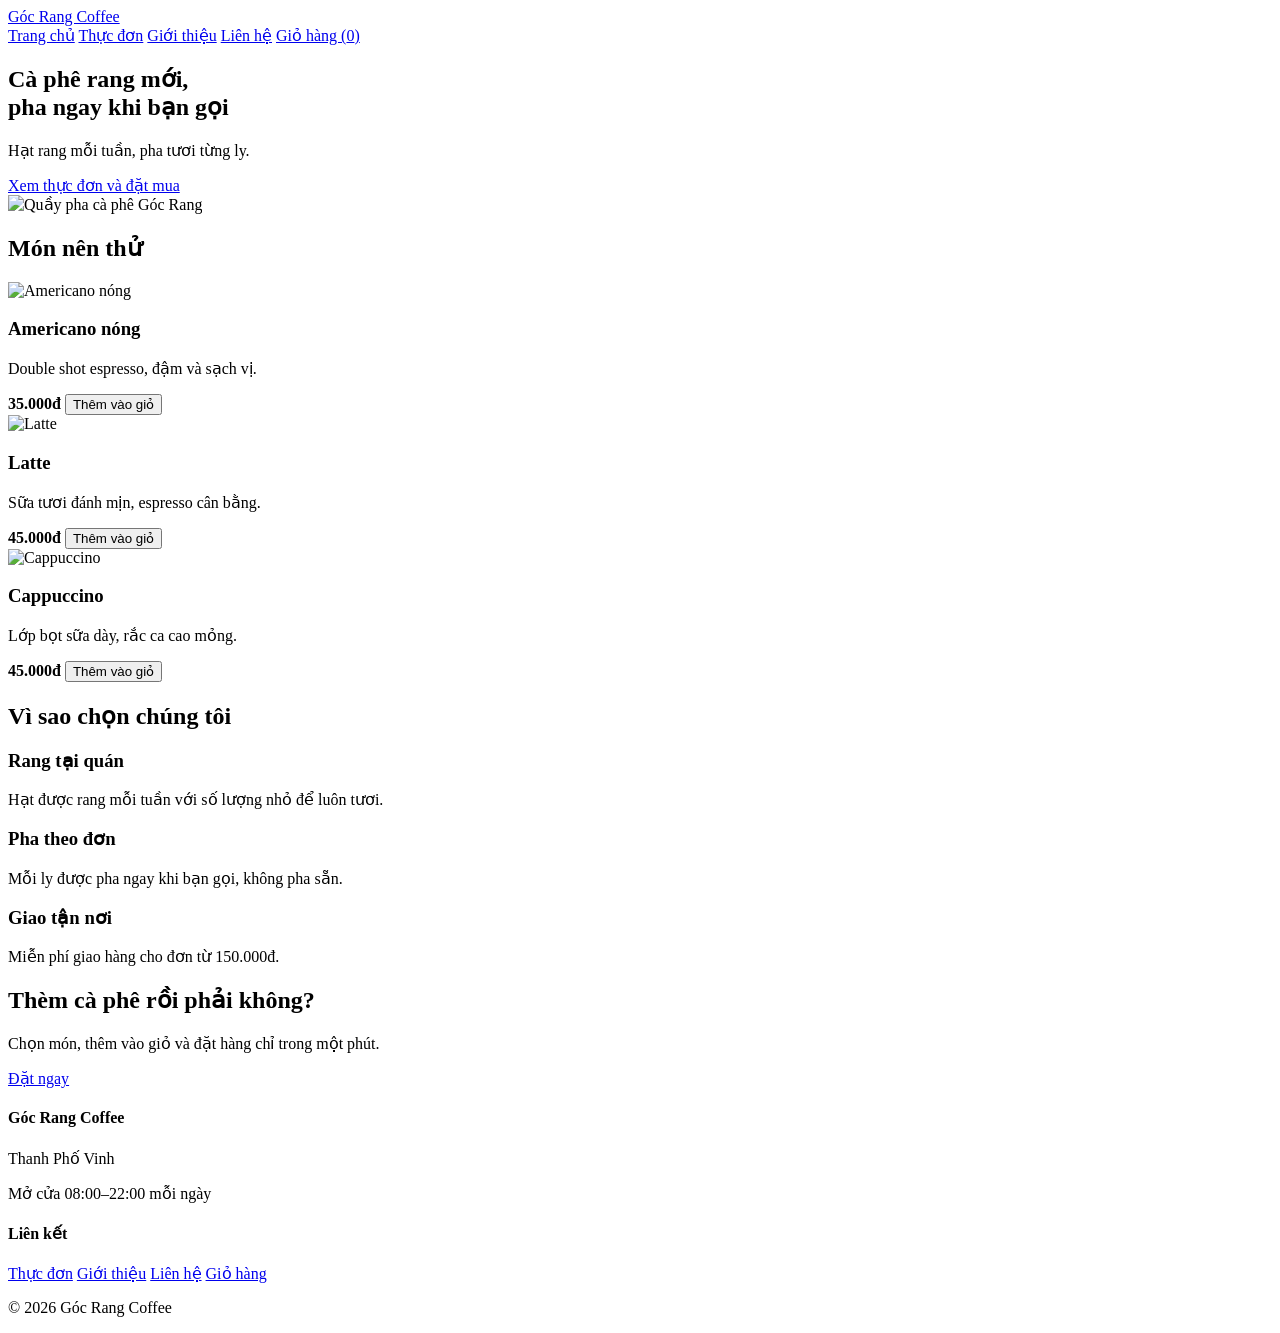
==== index.html @ 0bbfe14a "Add files via upload" ====
<!DOCTYPE html>
<html lang="vi">
<head>
  <meta charset="UTF-8">
  <meta name="viewport" content="width=device-width, initial-scale=1">
  <meta name="description" content="Góc Rang Coffee - cà phê rang mới, pha tươi từng ly.">
  <title>Trang chủ | Góc Rang Coffee</title>
  <link rel="stylesheet" href="css/style.css">
</head>
<body>
  <header class="top">
    <a class="logo" href="index.html">Góc Rang Coffee</a>
    <nav>
      <a href="index.html" class="on">Trang chủ</a>
      <a href="menu.html">Thực đơn</a>
      <a href="gioithieu.html">Giới thiệu</a>
      <a href="lienhe.html">Liên hệ</a>
      <a href="giohang.html">Giỏ hàng (<span id="count">0</span>)</a>
    </nav>
  </header>

  <main>
    <section class="hero">
      <div>
        <h1>Cà phê rang mới,<br>pha ngay khi bạn gọi</h1>
        <p>Hạt rang mỗi tuần, pha tươi từng ly.</p>
        <a class="btn" href="menu.html">Xem thực đơn và đặt mua</a>
      </div>
      <img class="hero-img" src="images/hat rang.jpg" alt="Quầy pha cà phê Góc Rang">
    </section>
    <h2>Món nên thử</h2>
    <div class="grid">
      <article class="card">
        <img class="ph" src="images/americano.jpg" alt="Americano nóng">
        <div class="body">
          <h3>Americano nóng</h3>
          <p>Double shot espresso, đậm và sạch vị.</p>
          <div class="row">
            <b>35.000đ</b>
            <button class="buy" data-id="americano" data-name="Americano nóng" data-price="35000">Thêm vào giỏ</button>
          </div>
        </div>
      </article>
      <article class="card">
        <img class="ph" src="images/latte.jpg" alt="Latte">
        <div class="body">
          <h3>Latte</h3>
          <p>Sữa tươi đánh mịn, espresso cân bằng.</p>
          <div class="row">
            <b>45.000đ</b>
            <button class="buy" data-id="latte" data-name="Latte" data-price="45000">Thêm vào giỏ</button>
          </div>
        </div>
      </article>
      <article class="card">
        <img class="ph" src="images/cappuccino.jpg" alt="Cappuccino">
        <div class="body">
          <h3>Cappuccino</h3>
          <p>Lớp bọt sữa dày, rắc ca cao mỏng.</p>
          <div class="row">
            <b>45.000đ</b>
            <button class="buy" data-id="cappuccino" data-name="Cappuccino" data-price="45000">Thêm vào giỏ</button>
          </div>
        </div>
      </article>
    </div>
    <h2>Vì sao chọn chúng tôi</h2>
    <div class="features">
      <div class="feature">
        <h3>Rang tại quán</h3>
        <p>Hạt được rang mỗi tuần với số lượng nhỏ để luôn tươi.</p>
      </div>
      <div class="feature">
        <h3>Pha theo đơn</h3>
        <p>Mỗi ly được pha ngay khi bạn gọi, không pha sẵn.</p>
      </div>
      <div class="feature">
        <h3>Giao tận nơi</h3>
        <p>Miễn phí giao hàng cho đơn từ 150.000đ.</p>
      </div>
    </div>
    <section class="cta">
      <h2>Thèm cà phê rồi phải không?</h2>
      <p>Chọn món, thêm vào giỏ và đặt hàng chỉ trong một phút.</p>
      <a class="btn" href="menu.html">Đặt ngay</a>
    </section>
  </main>
  <footer>
    <div class="foot">
      <div>
        <h4>Góc Rang Coffee</h4>
        <p>Thanh Phố Vinh</p>
        <p>Mở cửa 08:00–22:00 mỗi ngày</p>
      </div>
      <div>
        <h4>Liên kết</h4>
        <a href="menu.html">Thực đơn</a>
        <a href="gioithieu.html">Giới thiệu</a>
        <a href="lienhe.html">Liên hệ</a>
        <a href="giohang.html">Giỏ hàng</a>
      </div>
    </div>
    <p class="copy">© 2026 Góc Rang Coffee</p>
  </footer>

  <div id="toast" role="status"></div>
  <script src="script.js"></script>
</body>
</html>
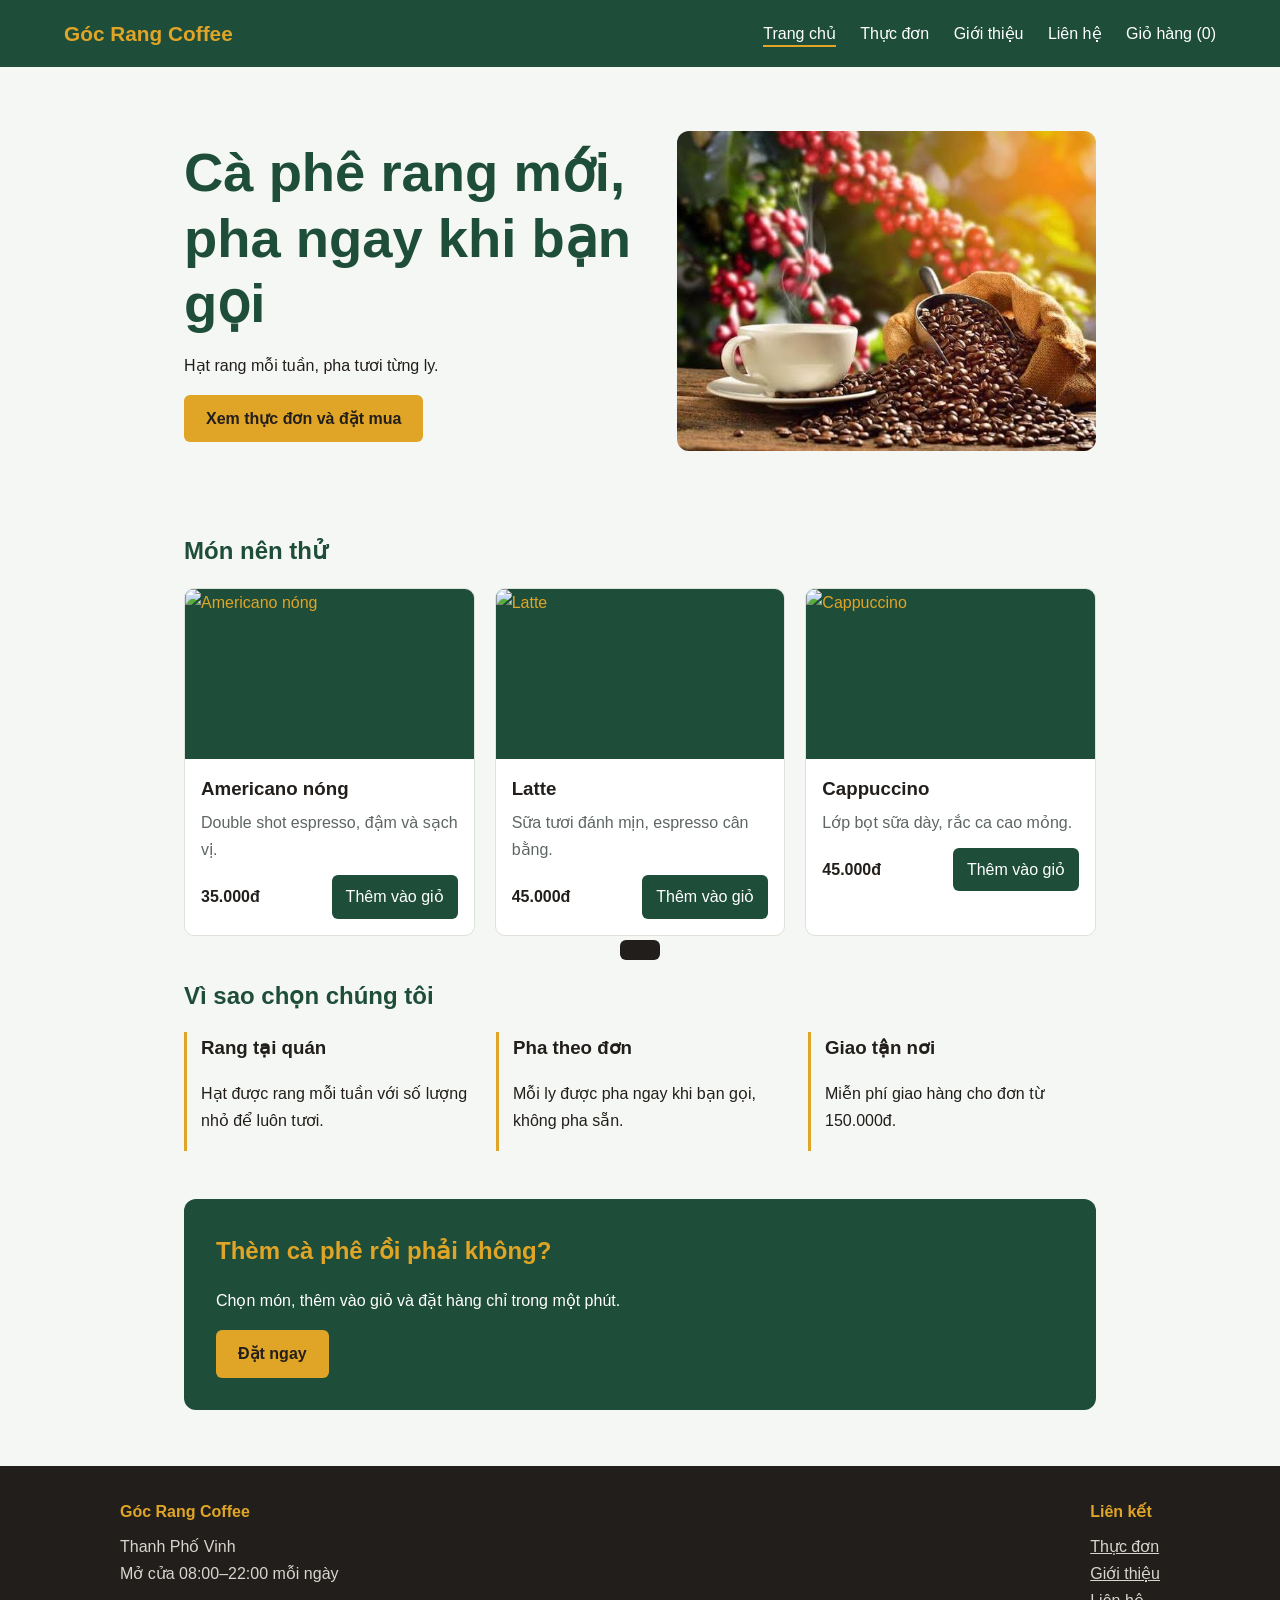
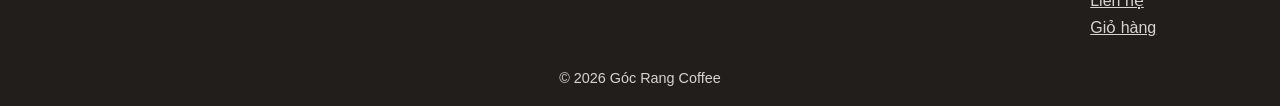
==== commit 03cc6514: "Fix HTML structure and update image paths" ====
--- a/index.html
+++ b/index.html
@@ -5,7 +5,7 @@
   <meta name="viewport" content="width=device-width, initial-scale=1">
   <meta name="description" content="Góc Rang Coffee - cà phê rang mới, pha tươi từng ly.">
   <title>Trang chủ | Góc Rang Coffee</title>
-  <link rel="stylesheet" href="css/style.css">
+  <link rel="stylesheet" href="style.css">
 </head>
 <body>
   <header class="top">
@@ -26,12 +26,12 @@
         <p>Hạt rang mỗi tuần, pha tươi từng ly.</p>
         <a class="btn" href="menu.html">Xem thực đơn và đặt mua</a>
       </div>
-      <img class="hero-img" src="images/hat rang.jpg" alt="Quầy pha cà phê Góc Rang">
+      <img class="hero-img" src="hat rang.jpg" alt="Quầy pha cà phê Góc Rang">
     </section>
     <h2>Món nên thử</h2>
     <div class="grid">
       <article class="card">
-        <img class="ph" src="images/americano.jpg" alt="Americano nóng">
+        <img class="ph" src="americano.jpg" alt="Americano nóng">
         <div class="body">
           <h3>Americano nóng</h3>
           <p>Double shot espresso, đậm và sạch vị.</p>
@@ -42,7 +42,7 @@
         </div>
       </article>
       <article class="card">
-        <img class="ph" src="images/latte.jpg" alt="Latte">
+        <img class="ph" src="latte.jpg" alt="Latte">
         <div class="body">
           <h3>Latte</h3>
           <p>Sữa tươi đánh mịn, espresso cân bằng.</p>
@@ -53,7 +53,7 @@
         </div>
       </article>
       <article class="card">
-        <img class="ph" src="images/cappuccino.jpg" alt="Cappuccino">
+        <img class="ph" src="cappuccino.jpg" alt="Cappuccino">
         <div class="body">
           <h3>Cappuccino</h3>
           <p>Lớp bọt sữa dày, rắc ca cao mỏng.</p>
@@ -106,4 +106,4 @@
   <div id="toast" role="status"></div>
   <script src="script.js"></script>
 </body>
-</html>+</html>
--- a/style.css
+++ b/style.css
@@ -0,0 +1,398 @@
+/* ===== Màu sắc và nền tảng ===== */
+:root {
+  --ink: #221e1b;
+  --paper: #ffffff;
+  --bg: #f5f7f4;
+  --green: #1e4d3a;
+  --amber: #e0a526;
+  --line: #dde2da;
+  --muted: #5d6660;
+}
+
+* {
+  box-sizing: border-box;
+}
+
+body {
+  margin: 0;
+  font-family: "Be Vietnam Pro", "Segoe UI", Roboto, sans-serif;
+  background: var(--bg);
+  color: var(--ink);
+  line-height: 1.7;
+}
+
+main {
+  max-width: 1040px;
+  margin: 0 auto;
+  padding: 24px 5vw 56px;
+}
+
+h2 {
+  margin: 40px 0 16px;
+  color: var(--green);
+}
+
+.lead {
+  max-width: 60ch;
+}
+
+/* ===== Thanh điều hướng ===== */
+.top {
+  display: flex;
+  justify-content: space-between;
+  align-items: center;
+  flex-wrap: wrap;
+  gap: 12px;
+  padding: 16px 5vw;
+  background: var(--green);
+}
+
+.logo {
+  color: var(--amber);
+  font-weight: 700;
+  font-size: 1.3rem;
+  text-decoration: none;
+}
+
+nav a {
+  color: #fff;
+  text-decoration: none;
+  margin-left: 20px;
+  padding-bottom: 3px;
+}
+
+nav a.on,
+nav a:hover {
+  border-bottom: 2px solid var(--amber);
+}
+
+/* ===== Banner đầu trang ===== */
+.hero {
+  display: grid;
+  grid-template-columns: 1.1fr 1fr;
+  gap: 32px;
+  align-items: center;
+  padding: 40px 0;
+}
+
+.hero h1 {
+  font-size: clamp(2rem, 5vw, 3.4rem);
+  line-height: 1.2;
+  margin: 0 0 12px;
+  color: var(--green);
+}
+
+.hero-img {
+  width: 100%;
+  height: 320px;
+  object-fit: cover;
+  border-radius: 12px;
+  background: var(--green);
+}
+
+/* ===== Nút bấm ===== */
+.btn,
+.ghost,
+.buy,
+.filter {
+  font: inherit;
+  cursor: pointer;
+  border-radius: 6px;
+  text-decoration: none;
+  display: inline-block;
+}
+
+.btn {
+  background: var(--amber);
+  color: var(--ink);
+  border: 0;
+  padding: 10px 22px;
+  font-weight: 700;
+}
+
+.ghost {
+  background: none;
+  border: 1px solid var(--green);
+  color: var(--green);
+  padding: 10px 22px;
+  margin-left: 8px;
+}
+
+.buy {
+  background: var(--green);
+  color: #fff;
+  border: 0;
+  padding: 8px 14px;
+}
+
+.buy:hover,
+.btn:hover {
+  filter: brightness(1.1);
+}
+
+/* ===== Bộ lọc món ===== */
+.filters {
+  display: flex;
+  flex-wrap: wrap;
+  gap: 8px;
+  margin: 16px 0 24px;
+}
+
+.filter {
+  background: var(--paper);
+  border: 1px solid var(--line);
+  padding: 6px 16px;
+}
+
+.filter.active {
+  background: var(--green);
+  border-color: var(--green);
+  color: #fff;
+}
+
+/* ===== Thẻ sản phẩm ===== */
+.grid {
+  display: grid;
+  grid-template-columns: repeat(auto-fill, minmax(230px, 1fr));
+  gap: 20px;
+}
+
+.card {
+  background: var(--paper);
+  border: 1px solid var(--line);
+  border-radius: 10px;
+  overflow: hidden;
+}
+
+.card[hidden] {
+  display: none;
+}
+
+.ph {
+  display: block;
+  width: 100%;
+  height: 170px;
+  object-fit: cover;
+  background: var(--green);
+  color: var(--amber);
+}
+
+.body {
+  padding: 14px 16px 16px;
+}
+
+.body h3 {
+  margin: 0;
+}
+
+.body p {
+  margin: 4px 0 12px;
+  color: var(--muted);
+}
+
+.row {
+  display: flex;
+  justify-content: space-between;
+  align-items: center;
+  gap: 8px;
+}
+
+/* ===== Điểm nổi bật, hành trình, kêu gọi ===== */
+.features {
+  display: grid;
+  grid-template-columns: repeat(auto-fit, minmax(220px, 1fr));
+  gap: 24px;
+}
+
+.feature {
+  border-left: 3px solid var(--amber);
+  padding-left: 14px;
+}
+
+.feature h3 {
+  margin: 0 0 4px;
+}
+
+.timeline {
+  list-style: none;
+  padding: 0;
+  margin: 0;
+}
+
+.timeline li {
+  display: flex;
+  gap: 20px;
+  padding: 12px 0;
+  border-bottom: 1px solid var(--line);
+}
+
+.timeline b {
+  color: var(--green);
+  min-width: 56px;
+}
+
+.cta {
+  margin-top: 48px;
+  padding: 32px;
+  background: var(--green);
+  color: #fff;
+  border-radius: 12px;
+}
+
+.cta h2 {
+  color: var(--amber);
+  margin-top: 0;
+}
+
+/* ===== Biểu mẫu, giờ mở cửa, giỏ hàng ===== */
+.two-col {
+  display: grid;
+  grid-template-columns: repeat(auto-fit, minmax(280px, 1fr));
+  gap: 32px;
+}
+
+.hours {
+  border-collapse: collapse;
+  width: 100%;
+}
+
+.hours td {
+  padding: 8px 0;
+  border-bottom: 1px solid var(--line);
+}
+
+.form {
+  display: grid;
+  gap: 14px;
+  max-width: 480px;
+}
+
+.form label {
+  display: grid;
+  gap: 4px;
+}
+
+input,
+textarea,
+select {
+  font: inherit;
+  padding: 10px;
+  border: 1px solid var(--line);
+  border-radius: 6px;
+  background: var(--paper);
+}
+
+.pay {
+  border: 1px solid var(--line);
+  border-radius: 6px;
+}
+
+.pay label {
+  display: flex;
+  align-items: center;
+  gap: 8px;
+}
+
+.item {
+  display: flex;
+  justify-content: space-between;
+  align-items: center;
+  flex-wrap: wrap;
+  gap: 12px;
+  padding: 12px 0;
+  border-bottom: 1px solid var(--line);
+}
+
+.item button {
+  width: 30px;
+  height: 30px;
+  border: 1px solid var(--line);
+  border-radius: 4px;
+  background: var(--paper);
+  cursor: pointer;
+}
+
+.sum {
+  display: flex;
+  justify-content: space-between;
+  padding: 4px 0;
+}
+
+.sum.big {
+  font-size: 1.3rem;
+  font-weight: 700;
+}
+
+/* ===== Chân trang và thông báo ===== */
+footer {
+  background: var(--ink);
+  color: #d8d4cf;
+  padding: 32px 5vw 16px;
+}
+
+.foot {
+  display: flex;
+  flex-wrap: wrap;
+  justify-content: space-between;
+  gap: 24px;
+  max-width: 1040px;
+  margin: 0 auto;
+}
+
+footer h4 {
+  margin: 0 0 8px;
+  color: var(--amber);
+}
+
+footer p {
+  margin: 0;
+}
+
+footer a {
+  display: block;
+  color: #d8d4cf;
+}
+
+.copy {
+  text-align: center;
+  margin-top: 24px;
+  font-size: 0.9rem;
+}
+
+#toast {
+  position: fixed;
+  bottom: 20px;
+  left: 50%;
+  transform: translateX(-50%) translateY(80px);
+  background: var(--ink);
+  color: #fff;
+  padding: 10px 20px;
+  border-radius: 6px;
+  transition: transform 0.25s;
+}
+
+#toast.show {
+  transform: translateX(-50%) translateY(0);
+}
+
+/* ===== Truy cập và màn hình nhỏ ===== */
+button:focus-visible,
+a:focus-visible,
+input:focus-visible,
+textarea:focus-visible,
+select:focus-visible {
+  outline: 3px solid var(--amber);
+  outline-offset: 2px;
+}
+
+@media (max-width: 760px) {
+  .hero {
+    grid-template-columns: 1fr;
+  }
+}
+
+@media (prefers-reduced-motion: reduce) {
+  #toast {
+    transition: none;
+  }
+}
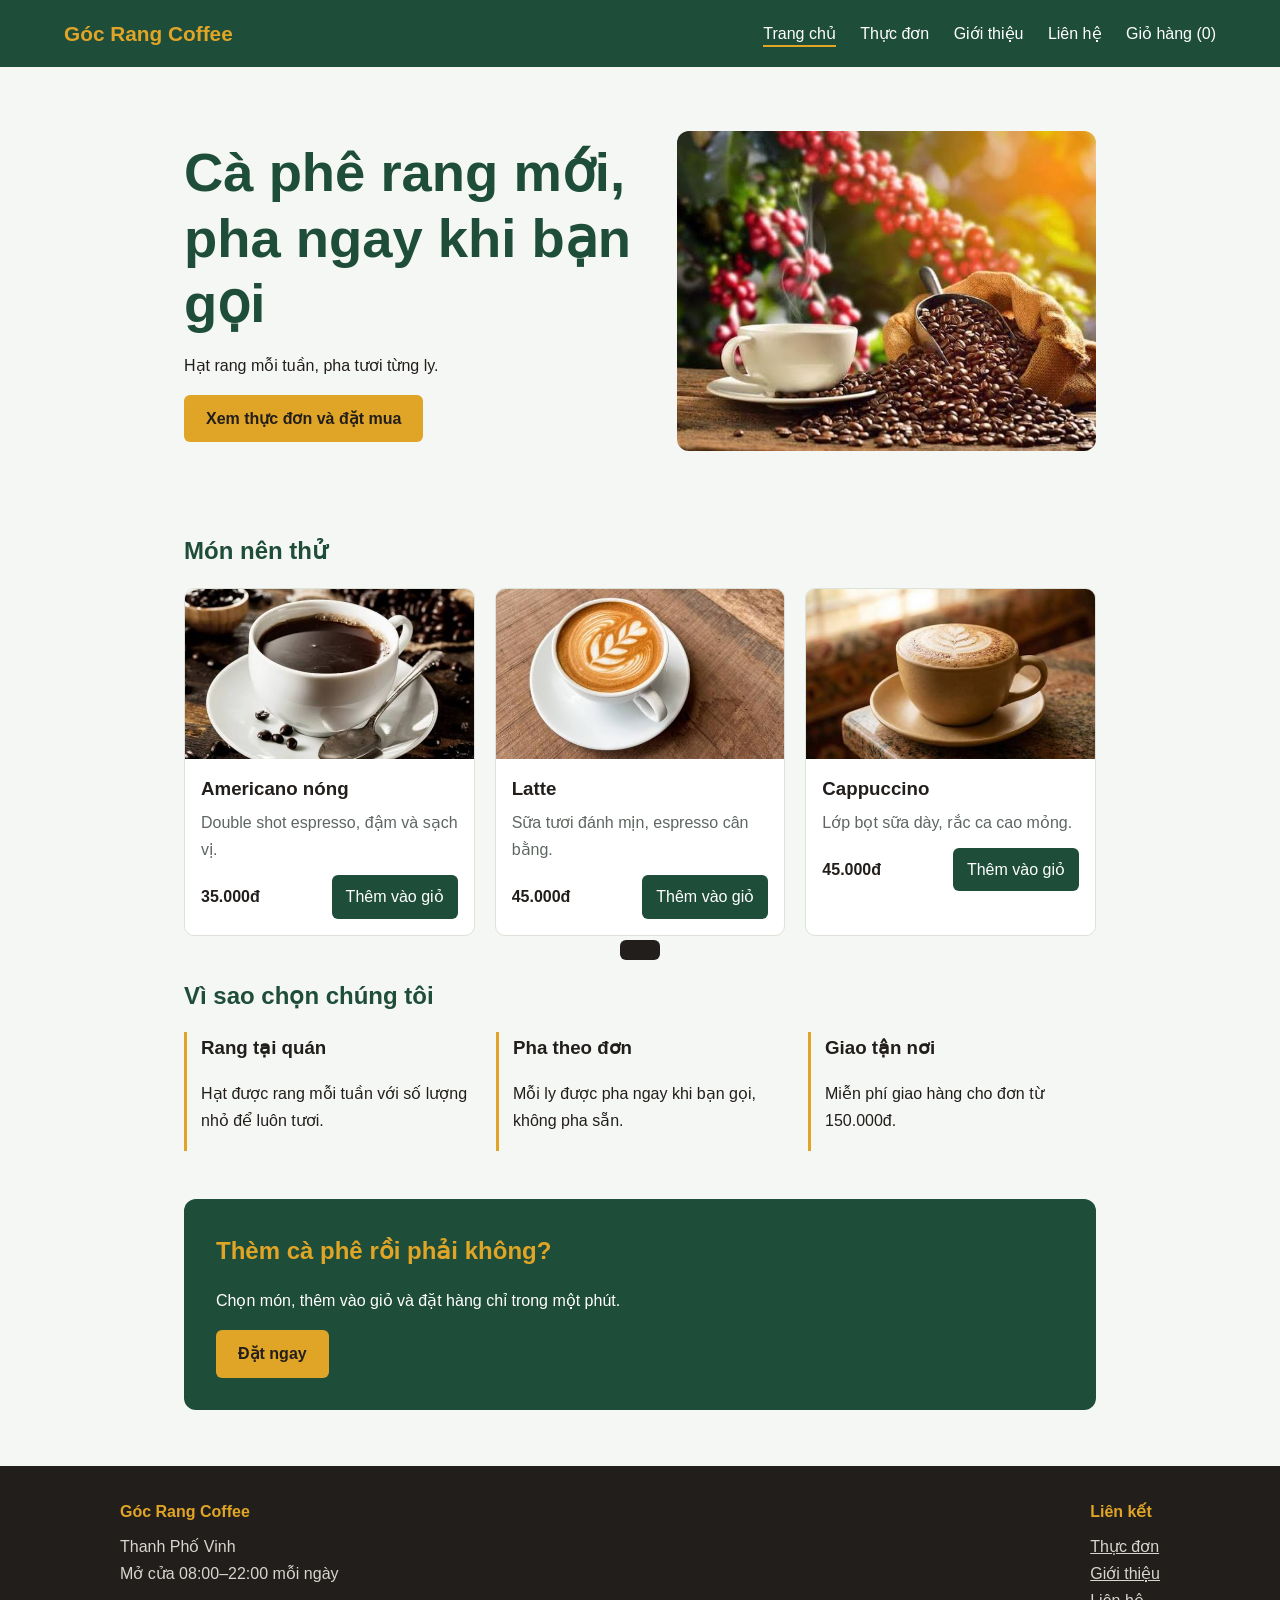
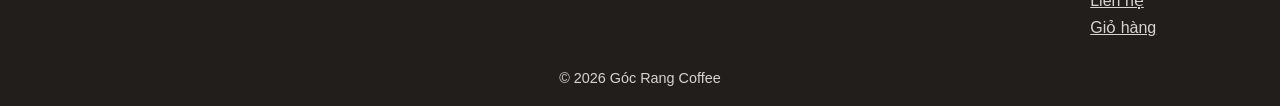
==== commit 65d46283: "Fix image file names in index.html" ====
--- a/index.html
+++ b/index.html
@@ -31,7 +31,7 @@
     <h2>Món nên thử</h2>
     <div class="grid">
       <article class="card">
-        <img class="ph" src="americano.jpg" alt="Americano nóng">
+        <img class="ph" src="Americano.jpg" alt="Americano nóng">
         <div class="body">
           <h3>Americano nóng</h3>
           <p>Double shot espresso, đậm và sạch vị.</p>
@@ -42,7 +42,7 @@
         </div>
       </article>
       <article class="card">
-        <img class="ph" src="latte.jpg" alt="Latte">
+        <img class="ph" src="Latte.jpg" alt="Latte">
         <div class="body">
           <h3>Latte</h3>
           <p>Sữa tươi đánh mịn, espresso cân bằng.</p>
@@ -53,7 +53,7 @@
         </div>
       </article>
       <article class="card">
-        <img class="ph" src="cappuccino.jpg" alt="Cappuccino">
+        <img class="ph" src="Cappuccino.jpg" alt="Cappuccino">
         <div class="body">
           <h3>Cappuccino</h3>
           <p>Lớp bọt sữa dày, rắc ca cao mỏng.</p>
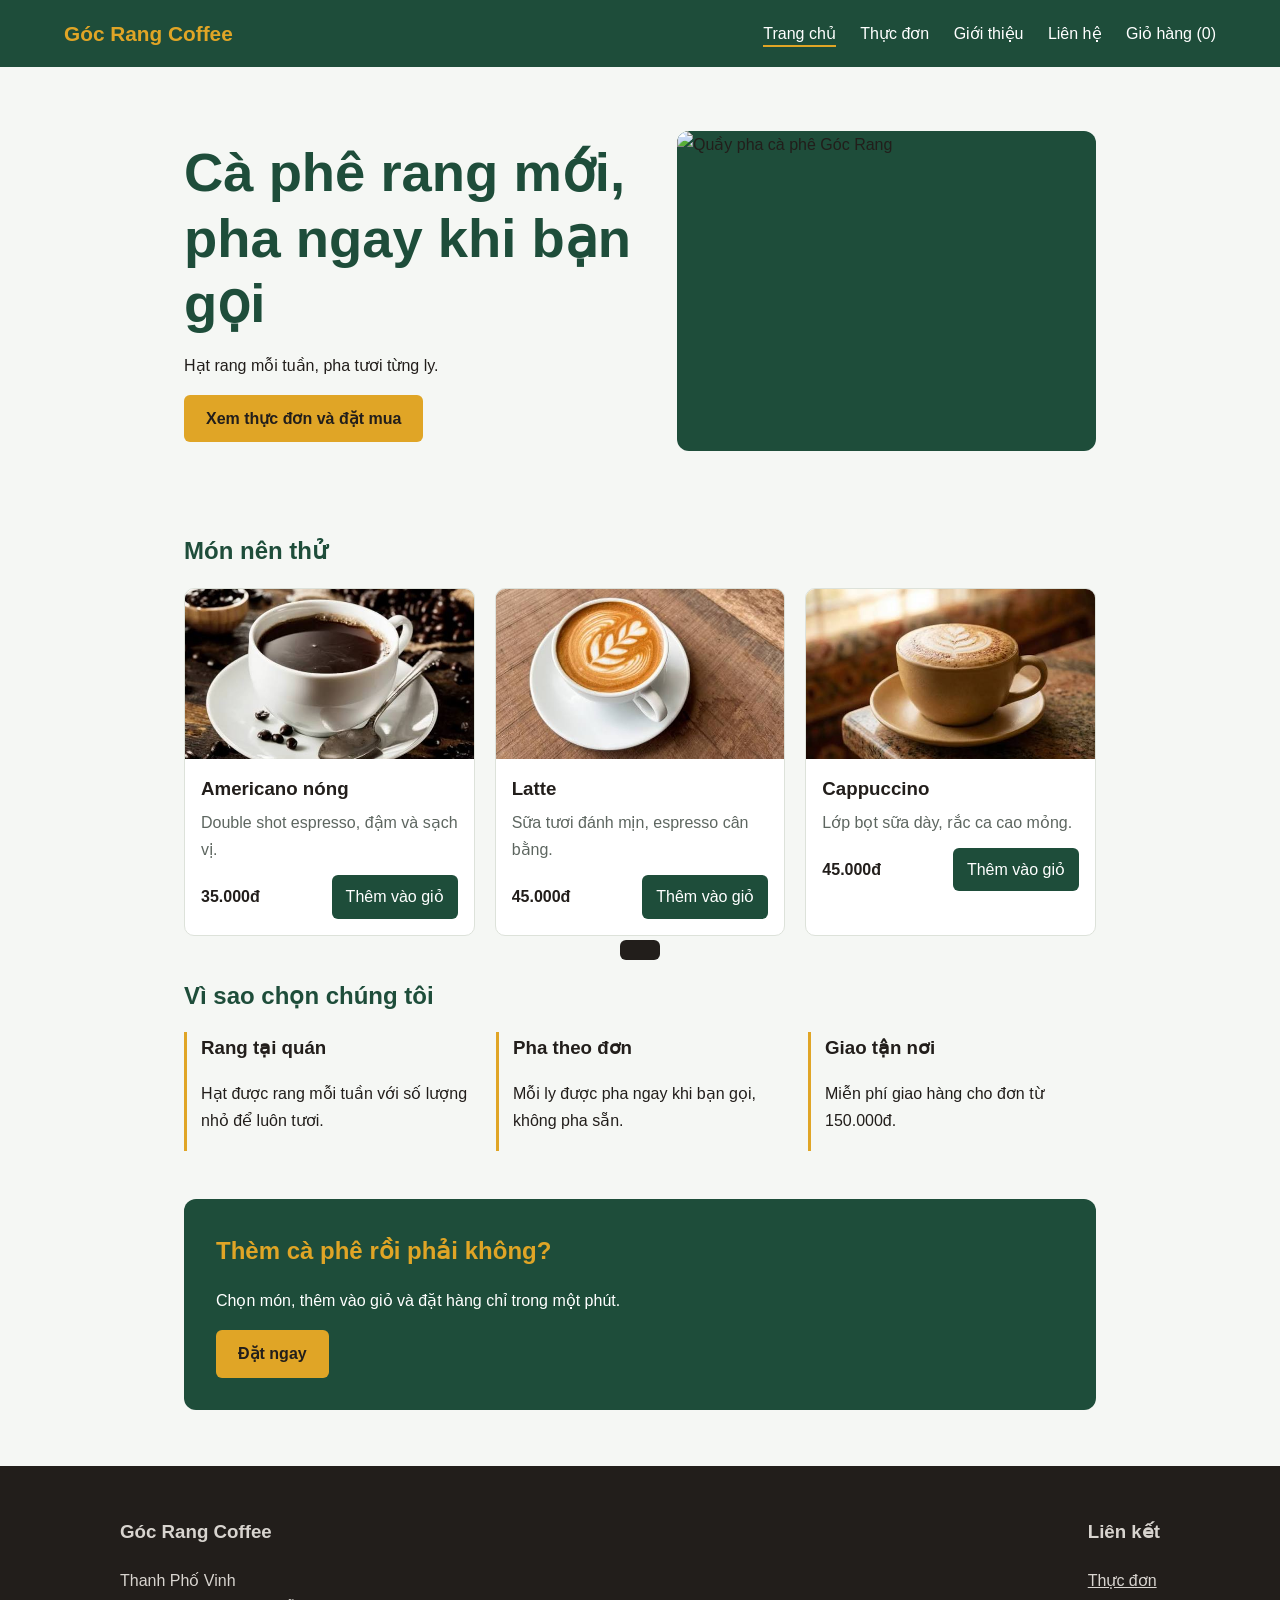
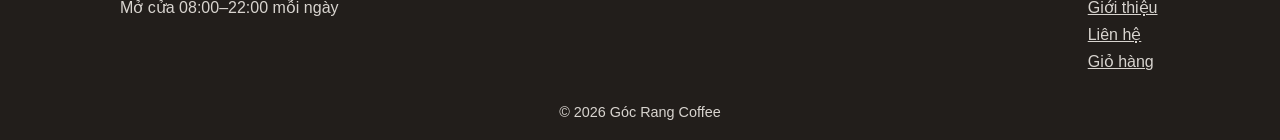
==== commit 9cca4aea: "Update index.html" ====
--- a/index.html
+++ b/index.html
@@ -26,7 +26,7 @@
         <p>Hạt rang mỗi tuần, pha tươi từng ly.</p>
         <a class="btn" href="menu.html">Xem thực đơn và đặt mua</a>
       </div>
-      <img class="hero-img" src="hat rang.jpg" alt="Quầy pha cà phê Góc Rang">
+      <img class="hero-img" src="hat-rang.jpg" alt="Quầy pha cà phê Góc Rang">
     </section>
     <h2>Món nên thử</h2>
     <div class="grid">
@@ -88,12 +88,12 @@
   <footer>
     <div class="foot">
       <div>
-        <h4>Góc Rang Coffee</h4>
+        <h3>Góc Rang Coffee</h3>
         <p>Thanh Phố Vinh</p>
         <p>Mở cửa 08:00–22:00 mỗi ngày</p>
       </div>
       <div>
-        <h4>Liên kết</h4>
+        <h3>Liên kết</h3>
         <a href="menu.html">Thực đơn</a>
         <a href="gioithieu.html">Giới thiệu</a>
         <a href="lienhe.html">Liên hệ</a>
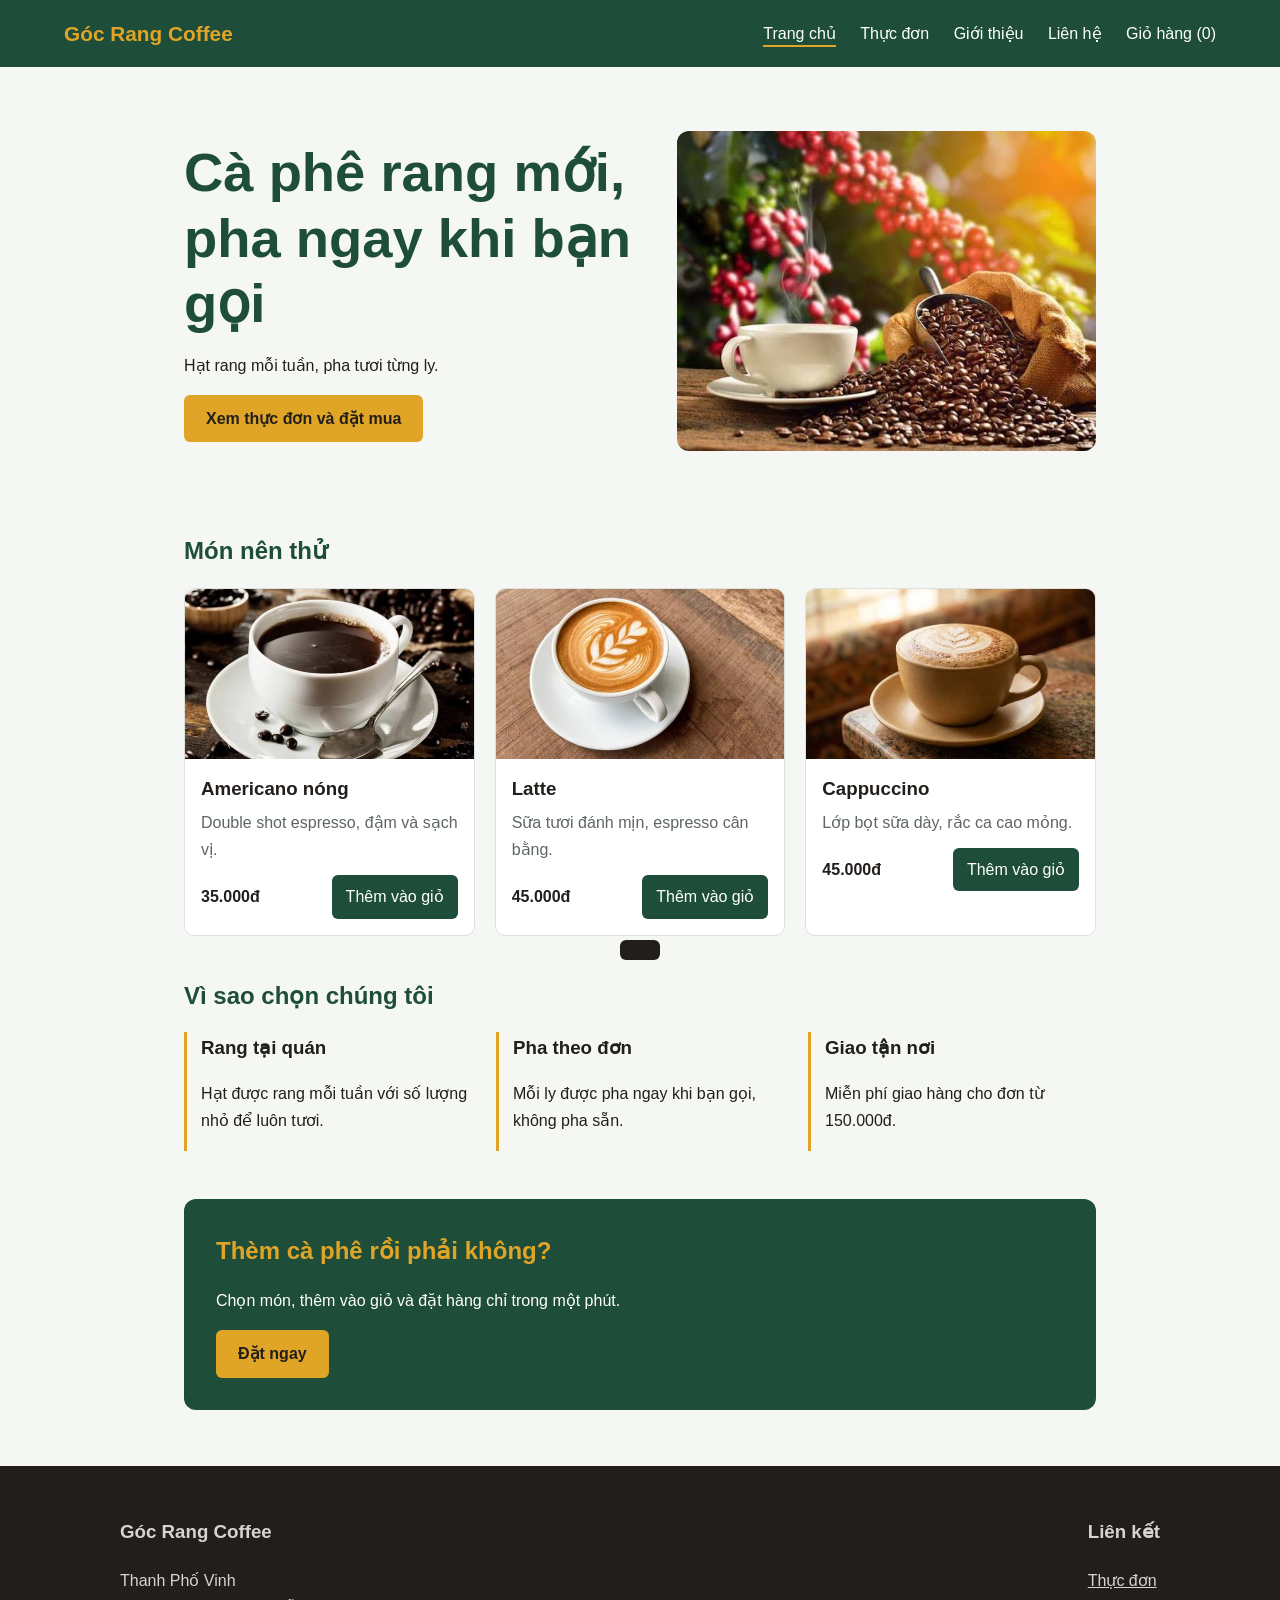
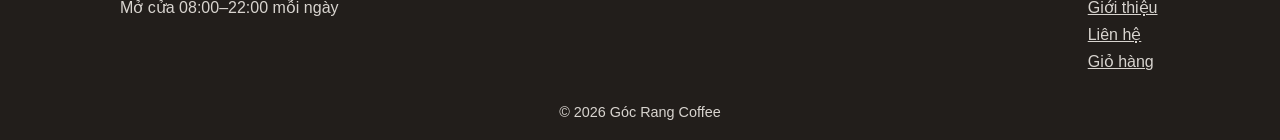
==== commit b52c0ef4: "Update index.html" ====
--- a/index.html
+++ b/index.html
@@ -26,7 +26,7 @@
         <p>Hạt rang mỗi tuần, pha tươi từng ly.</p>
         <a class="btn" href="menu.html">Xem thực đơn và đặt mua</a>
       </div>
-      <img class="hero-img" src="hat-rang.jpg" alt="Quầy pha cà phê Góc Rang">
+      <img class="hero-img" src="hat rang.jpg" alt="Quầy pha cà phê Góc Rang">
     </section>
     <h2>Món nên thử</h2>
     <div class="grid">
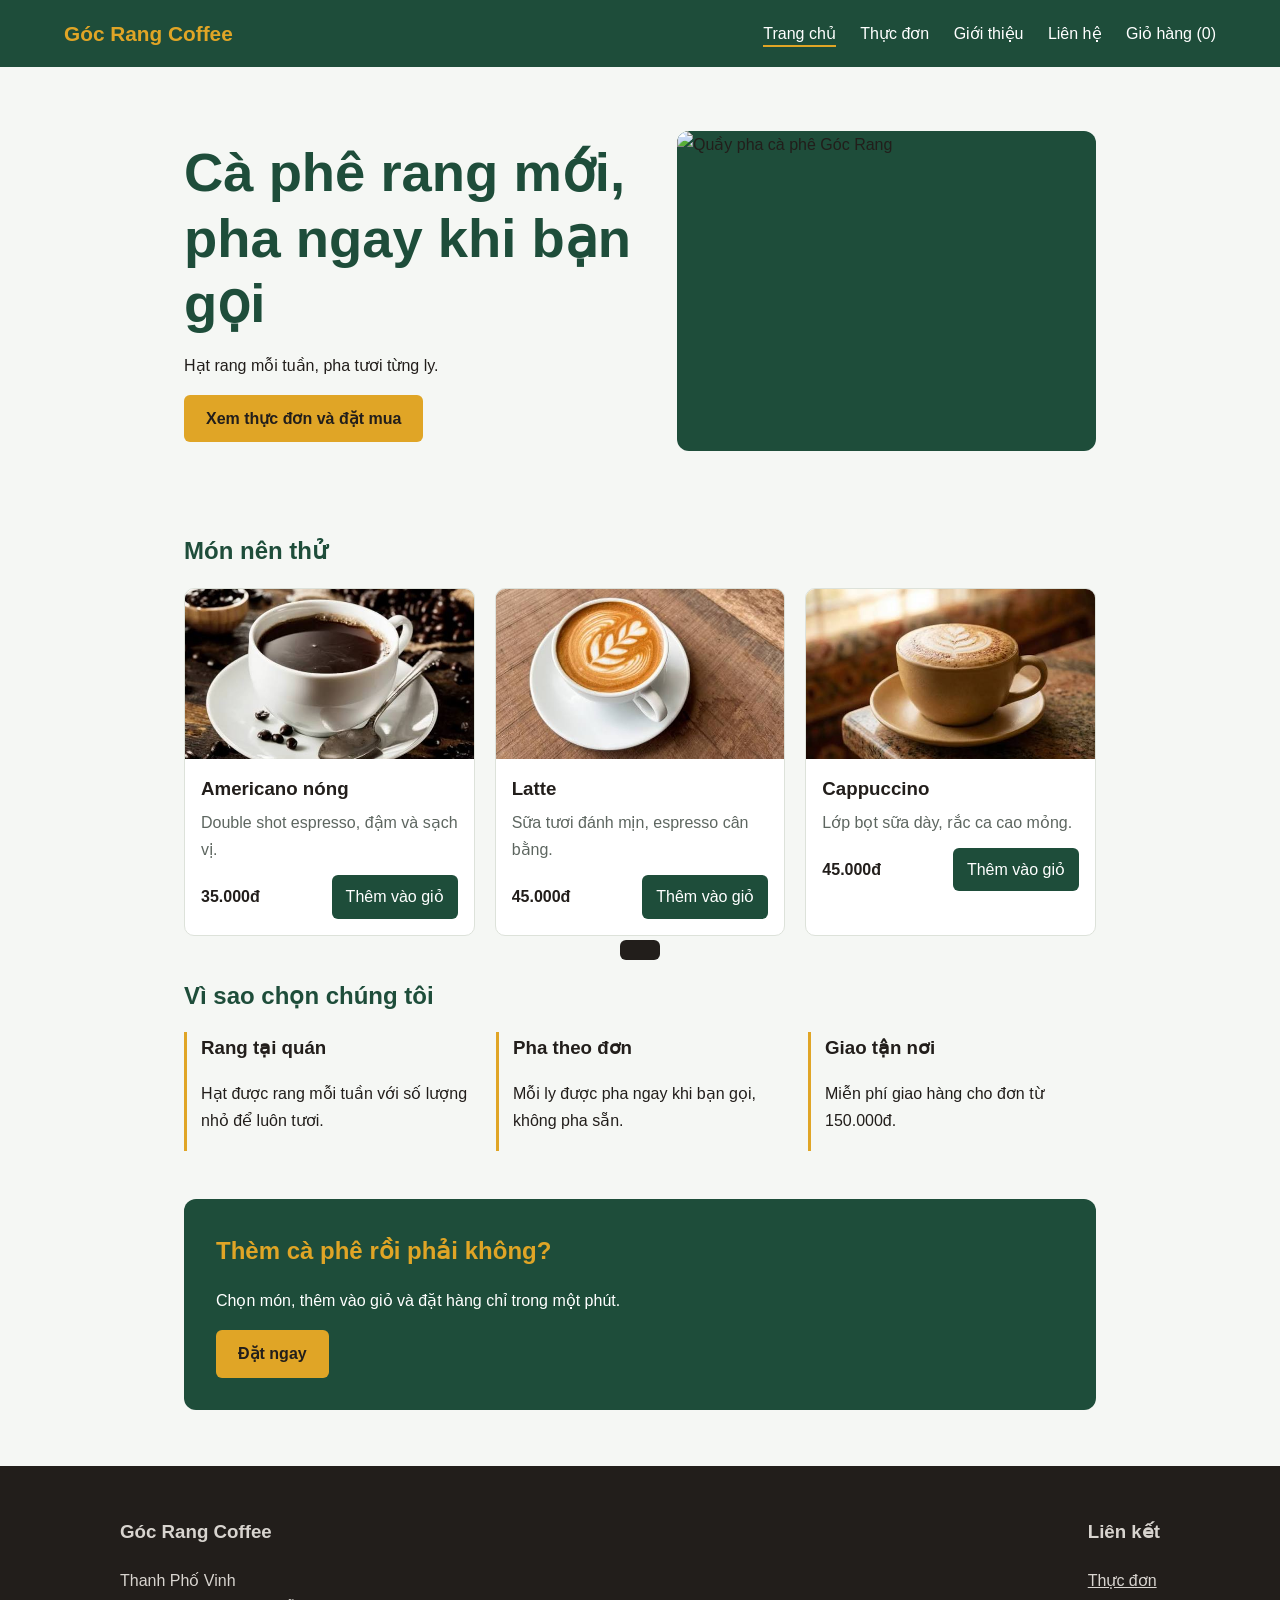
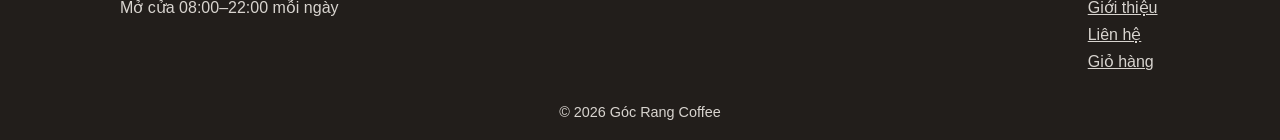
==== commit d5c0574c: "Fix HTML formatting and update image filename" ====
--- a/index.html
+++ b/index.html
@@ -26,7 +26,7 @@
         <p>Hạt rang mỗi tuần, pha tươi từng ly.</p>
         <a class="btn" href="menu.html">Xem thực đơn và đặt mua</a>
       </div>
-      <img class="hero-img" src="hat rang.jpg" alt="Quầy pha cà phê Góc Rang">
+      <img class="hero-img" src="hat-rang.jpg" alt="Quầy pha cà phê Góc Rang">
     </section>
     <h2>Món nên thử</h2>
     <div class="grid">
